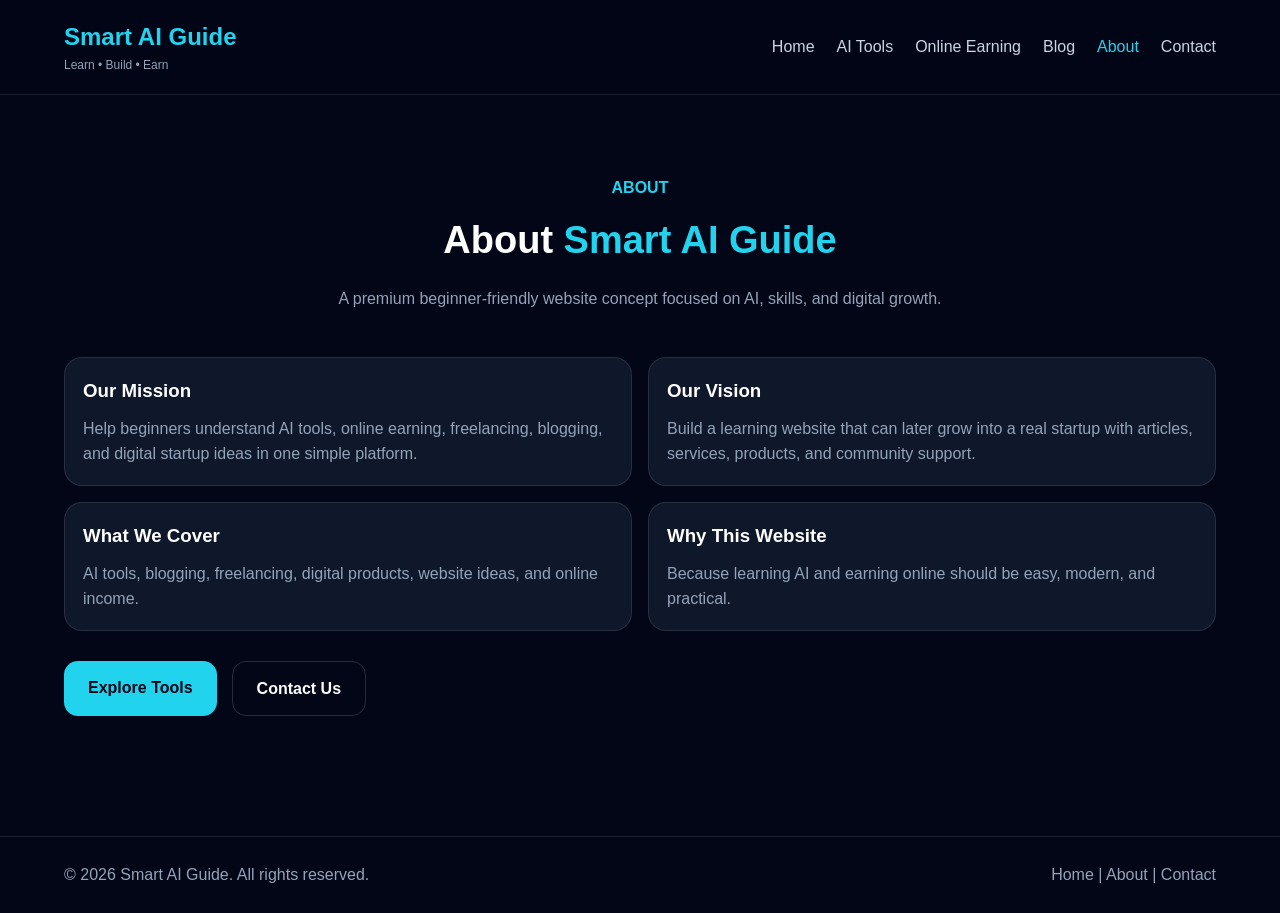
==== about.html @ 9784e8ea "Add files via upload" ====
<!DOCTYPE html>
<html lang="en">
<head>
  <meta charset="UTF-8" />
  <meta name="viewport" content="width=device-width, initial-scale=1.0" />
  <title>Smart AI Guide - About</title>
  <link rel="stylesheet" href="style.css" />
</head>
<body>

  <header>
    <div class="container navbar">
      <div class="logo">
        <h1>Smart AI Guide</h1>
        <p>Learn • Build • Earn</p>
      </div>

      <nav class="nav-links">
        <a href="index.html">Home</a>
        <a href="ai-tools.html">AI Tools</a>
        <a href="online-earning.html">Online Earning</a>
        <a href="blog.html">Blog</a>
        <a href="about.html" class="active">About</a>
        <a href="contact.html">Contact</a>
      </nav>
    </div>
  </header>

  <section class="section">
    <div class="container">
      <div class="section-title">
        <p>ABOUT</p>
        <h2>About <span>Smart AI Guide</span></h2>
        <div class="sub">
          A premium beginner-friendly website concept focused on AI, skills, and digital growth.
        </div>
      </div>

      <div class="simple-list">
        <div class="list-box">
          <h3 style="margin-bottom:10px;">Our Mission</h3>
          <p style="color:#94a3b8;">
            Help beginners understand AI tools, online earning, freelancing, blogging,
            and digital startup ideas in one simple platform.
          </p>
        </div>

        <div class="list-box">
          <h3 style="margin-bottom:10px;">Our Vision</h3>
          <p style="color:#94a3b8;">
            Build a learning website that can later grow into a real startup with articles,
            services, products, and community support.
          </p>
        </div>

        <div class="list-box">
          <h3 style="margin-bottom:10px;">What We Cover</h3>
          <p style="color:#94a3b8;">
            AI tools, blogging, freelancing, digital products, website ideas, and online income.
          </p>
        </div>

        <div class="list-box">
          <h3 style="margin-bottom:10px;">Why This Website</h3>
          <p style="color:#94a3b8;">
            Because learning AI and earning online should be easy, modern, and practical.
          </p>
        </div>
      </div>

      <div style="margin-top:30px;" class="btn-group">
        <a href="ai-tools.html" class="btn btn-primary">Explore Tools</a>
        <a href="contact.html" class="btn btn-secondary">Contact Us</a>
      </div>
    </div>
  </section>

  <footer>
    <div class="container footer-content">
      <p>© 2026 Smart AI Guide. All rights reserved.</p>
      <div>
        <a href="index.html">Home</a> |
        <a href="about.html">About</a> |
        <a href="contact.html">Contact</a>
      </div>
    </div>
  </footer>

</body>
</html>
---- style.css ----
* {
  margin: 0;
  padding: 0;
  box-sizing: border-box;
  font-family: Arial, sans-serif;
}

body {
  background: #020617;
  color: white;
  line-height: 1.6;
}

html {
  scroll-behavior: smooth;
}

a {
  text-decoration: none;
  color: inherit;
}

.container {
  width: 90%;
  max-width: 1200px;
  margin: auto;
}

header {
  position: sticky;
  top: 0;
  z-index: 1000;
  background: rgba(2, 6, 23, 0.9);
  border-bottom: 1px solid rgba(255,255,255,0.1);
  backdrop-filter: blur(10px);
}

.navbar {
  display: flex;
  justify-content: space-between;
  align-items: center;
  padding: 18px 0;
}

.logo h1 {
  font-size: 24px;
  color: #22d3ee;
}

.logo p {
  font-size: 12px;
  color: #94a3b8;
}

.nav-links {
  display: flex;
  gap: 22px;
}

.nav-links a {
  color: #cbd5e1;
  transition: 0.3s;
}

.nav-links a:hover,
.nav-links a.active {
  color: #22d3ee;
}

.hero {
  padding: 80px 0;
}

.hero-grid {
  display: grid;
  grid-template-columns: 1fr 1fr;
  gap: 40px;
  align-items: center;
}

.badge {
  display: inline-block;
  padding: 10px 16px;
  border-radius: 999px;
  background: rgba(255,255,255,0.05);
  border: 1px solid rgba(255,255,255,0.1);
  color: #67e8f9;
  font-size: 14px;
  margin-bottom: 20px;
}

.hero h2 {
  font-size: 52px;
  line-height: 1.2;
  margin-bottom: 20px;
}

.hero h2 span {
  color: #22d3ee;
}

.hero p {
  color: #cbd5e1;
  font-size: 18px;
  margin-bottom: 30px;
}

.btn-group {
  display: flex;
  gap: 15px;
  flex-wrap: wrap;
}

.btn {
  display: inline-block;
  padding: 14px 24px;
  border-radius: 14px;
  font-weight: bold;
  transition: 0.3s;
}

.btn-primary {
  background: #22d3ee;
  color: #020617;
}

.btn-primary:hover {
  transform: scale(1.05);
}

.btn-secondary {
  border: 1px solid rgba(255,255,255,0.15);
  color: white;
}

.btn-secondary:hover {
  background: rgba(255,255,255,0.05);
}

.hero-card {
  background: rgba(255,255,255,0.05);
  border: 1px solid rgba(255,255,255,0.1);
  border-radius: 24px;
  padding: 25px;
}

.hero-card-grid {
  display: grid;
  grid-template-columns: 1fr 1fr;
  gap: 15px;
}

.mini-card {
  background: #0f172a;
  border: 1px solid rgba(255,255,255,0.1);
  border-radius: 18px;
  padding: 18px;
}

.mini-card p {
  color: #94a3b8;
  font-size: 14px;
}

.mini-card h3 {
  margin-top: 8px;
  font-size: 22px;
}

.section {
  padding: 80px 0;
}

.section-title {
  text-align: center;
  margin-bottom: 45px;
}

.section-title p {
  color: #22d3ee;
  font-weight: bold;
  margin-bottom: 10px;
}

.section-title h2 {
  font-size: 38px;
}

.section-title span {
  color: #22d3ee;
}

.section-title .sub {
  color: #94a3b8;
  max-width: 700px;
  margin: 15px auto 0;
}

.cards {
  display: grid;
  grid-template-columns: repeat(3, 1fr);
  gap: 22px;
}

.card {
  background: rgba(255,255,255,0.05);
  border: 1px solid rgba(255,255,255,0.1);
  border-radius: 22px;
  padding: 24px;
  transition: 0.3s;
}

.card:hover {
  transform: translateY(-5px);
  border-color: rgba(34,211,238,0.35);
}

.card .tag {
  display: inline-block;
  font-size: 12px;
  padding: 6px 12px;
  border-radius: 999px;
  background: rgba(34,211,238,0.15);
  color: #67e8f9;
  margin-bottom: 15px;
}

.card h3 {
  margin-bottom: 10px;
  font-size: 24px;
}

.card p {
  color: #94a3b8;
  margin-bottom: 18px;
}

.card .card-btns {
  display: flex;
  gap: 10px;
  flex-wrap: wrap;
}

.simple-list {
  display: grid;
  grid-template-columns: repeat(2, 1fr);
  gap: 16px;
}

.list-box {
  background: #0f172a;
  border: 1px solid rgba(255,255,255,0.1);
  border-radius: 18px;
  padding: 18px;
}

.contact-box,
.info-box {
  background: rgba(255,255,255,0.05);
  border: 1px solid rgba(255,255,255,0.1);
  border-radius: 22px;
  padding: 25px;
}

form {
  display: flex;
  flex-direction: column;
  gap: 15px;
}

input, textarea {
  width: 100%;
  padding: 14px 16px;
  background: #0f172a;
  border: 1px solid rgba(255,255,255,0.1);
  border-radius: 14px;
  color: white;
  outline: none;
}

input:focus, textarea:focus {
  border-color: #22d3ee;
}

footer {
  border-top: 1px solid rgba(255,255,255,0.1);
  margin-top: 40px;
}

.footer-content {
  padding: 25px 0;
  display: flex;
  justify-content: space-between;
  gap: 20px;
  flex-wrap: wrap;
  color: #94a3b8;
}

@media (max-width: 992px) {
  .hero-grid,
  .cards,
  .simple-list {
    grid-template-columns: 1fr;
  }

  .hero h2 {
    font-size: 40px;
  }
}

@media (max-width: 768px) {
  .navbar {
    flex-direction: column;
    gap: 15px;
  }

  .nav-links {
    flex-wrap: wrap;
    justify-content: center;
  }

  .hero h2 {
    font-size: 32px;
  }

  .section-title h2 {
    font-size: 28px;
  }
}
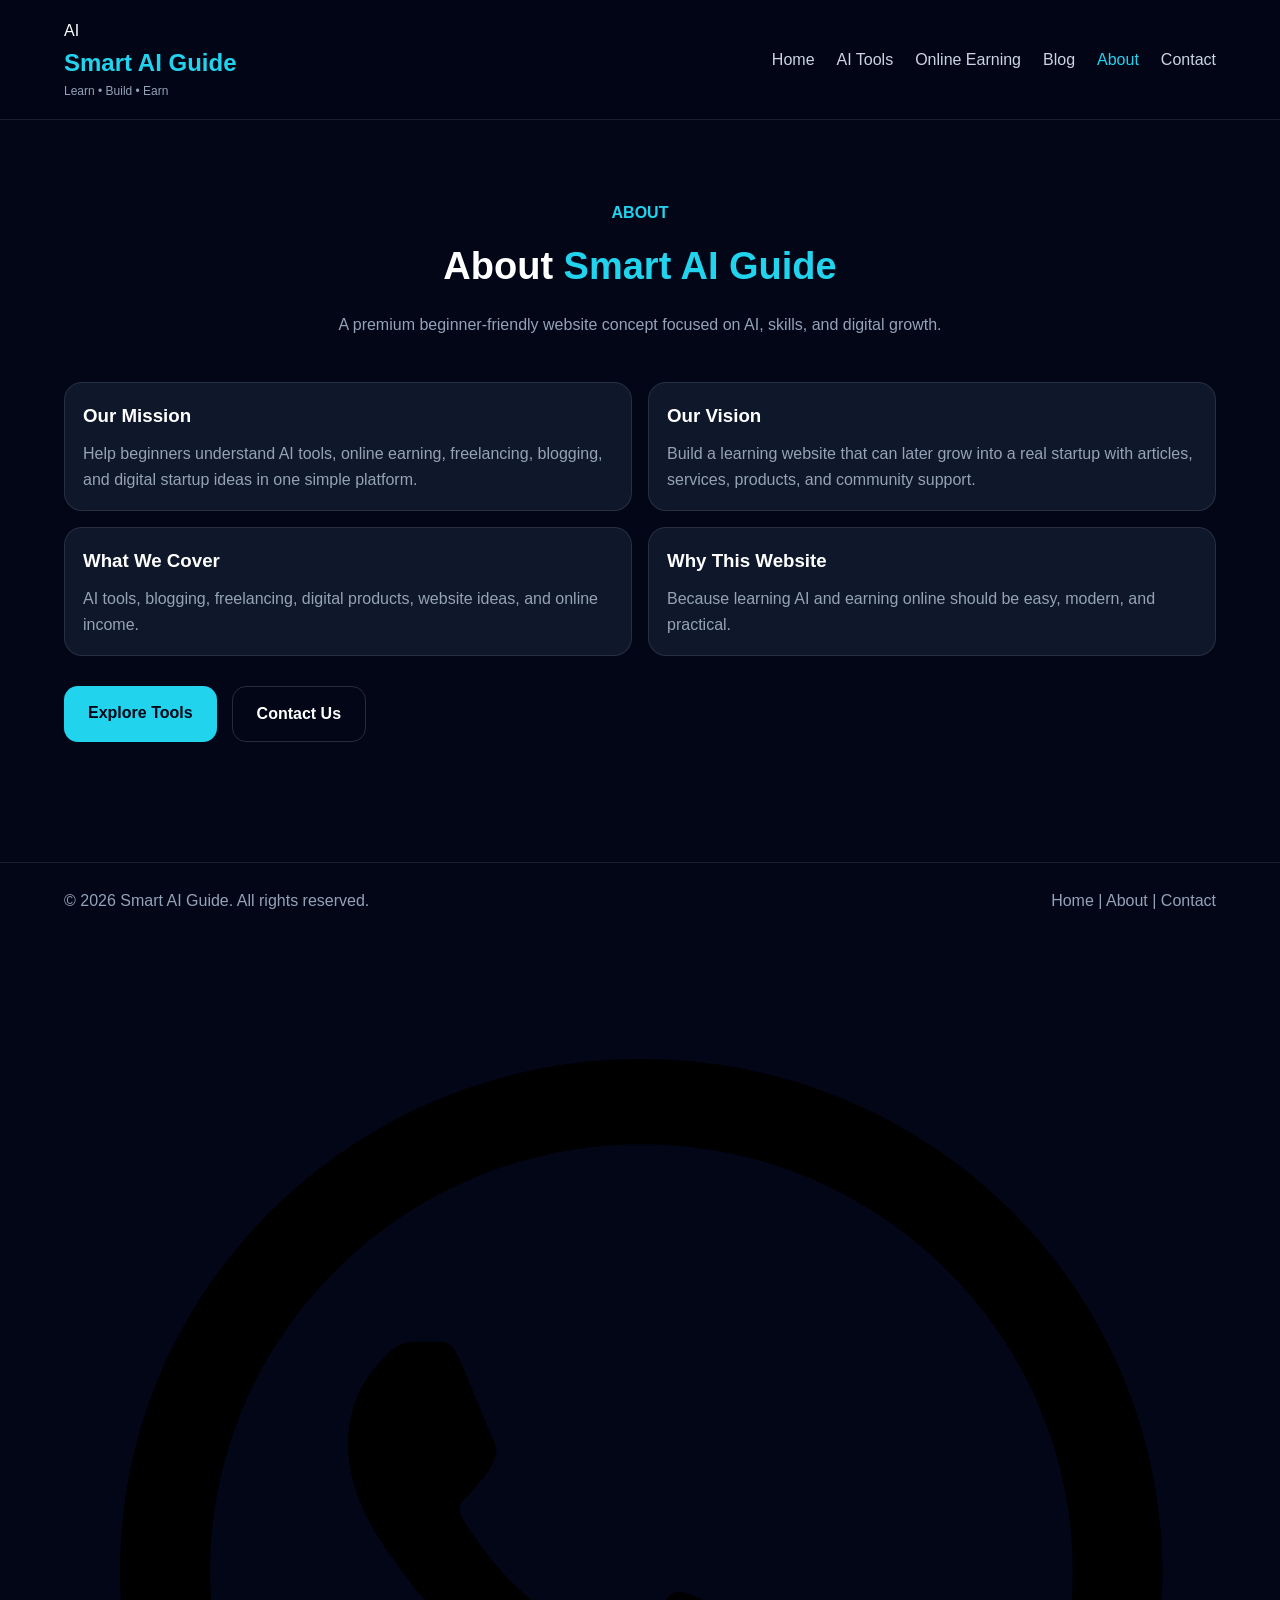
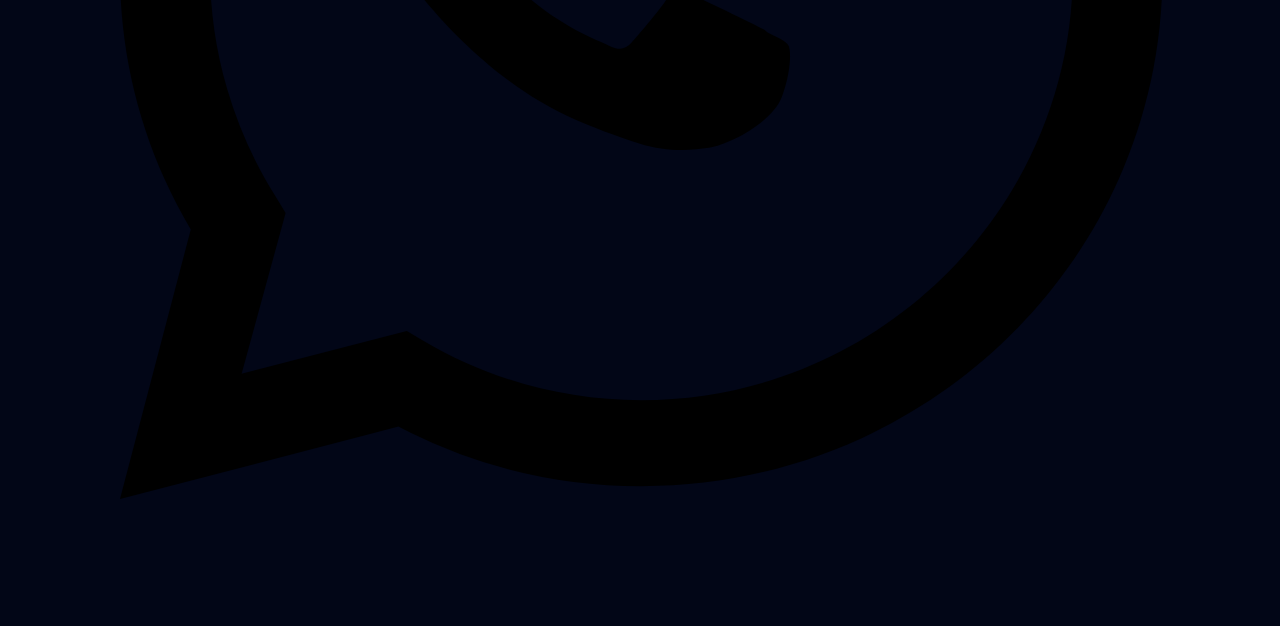
==== commit f70c3e68: "Add files via upload" ====
--- a/about.html
+++ b/about.html
@@ -5,15 +5,27 @@
   <meta name="viewport" content="width=device-width, initial-scale=1.0" />
   <title>Smart AI Guide - About</title>
   <link rel="stylesheet" href="style.css" />
+  <link rel="icon" type="image/png" href="favicon.png" />
+  <script async src="https://www.googletagmanager.com/gtag/js?id=G-851GQDL2YZ"></script>
+<script>
+  window.dataLayer = window.dataLayer || [];
+  function gtag(){dataLayer.push(arguments);}
+  gtag('js', new Date());
+
+  gtag('config', 'G-851GQDL2YZ');
+</script>
 </head>
 <body>
 
   <header>
-    <div class="container navbar">
-      <div class="logo">
-        <h1>Smart AI Guide</h1>
-        <p>Learn • Build • Earn</p>
-      </div>
+  <div class="container navbar">
+    <div class="logo">
+  <div class="logo-badge">AI</div>
+  <div class="logo-text">
+    <h1>Smart AI Guide</h1>
+    <p>Learn • Build • Earn</p>
+  </div>
+</div>
 
       <nav class="nav-links">
         <a href="index.html">Home</a>
@@ -85,6 +97,15 @@
       </div>
     </div>
   </footer>
+   <a
+  href="https://wa.me/919274356304?text=Hello%20Smart%20AI%20Guide"
+  class="whatsapp-float"
+  target="_blank"
+>
+  <svg viewBox="0 0 32 32">
+    <path d="M19.11 17.27c-.27-.14-1.6-.79-1.85-.88-.25-.09-.43-.14-.61.14-.18.27-.7.88-.86 1.06-.16.18-.31.2-.58.07-.27-.14-1.13-.42-2.15-1.33-.8-.71-1.34-1.59-1.5-1.86-.16-.27-.02-.41.12-.54.12-.12.27-.31.41-.47.14-.16.18-.27.27-.45.09-.18.05-.34-.02-.47-.07-.14-.61-1.47-.84-2.01-.22-.53-.45-.46-.61-.46h-.52c-.18 0-.47.07-.72.34s-.95.93-.95 2.26.97 2.62 1.11 2.8c.14.18 1.9 2.9 4.61 4.06.65.28 1.16.45 1.56.58.66.21 1.26.18 1.74.11.53-.08 1.6-.65 1.83-1.28.23-.63.23-1.17.16-1.28-.07-.11-.25-.18-.52-.32zM16.03 3C8.84 3 3 8.74 3 15.82c0 2.27.61 4.49 1.77 6.44L3 29l6.96-1.81a13.1 13.1 0 0 0 6.07 1.49c7.19 0 13.03-5.74 13.03-12.82C29.06 8.74 23.22 3 16.03 3zm0 23.53c-1.93 0-3.82-.52-5.47-1.5l-.39-.23-4.13 1.07 1.1-4.02-.25-.41a10.66 10.66 0 0 1-1.64-5.63c0-5.89 4.86-10.68 10.78-10.68 5.95 0 10.79 4.79 10.79 10.68 0 5.89-4.84 10.72-10.79 10.72z"/>
+  </svg>
+</a>
 
 </body>
 </html>
